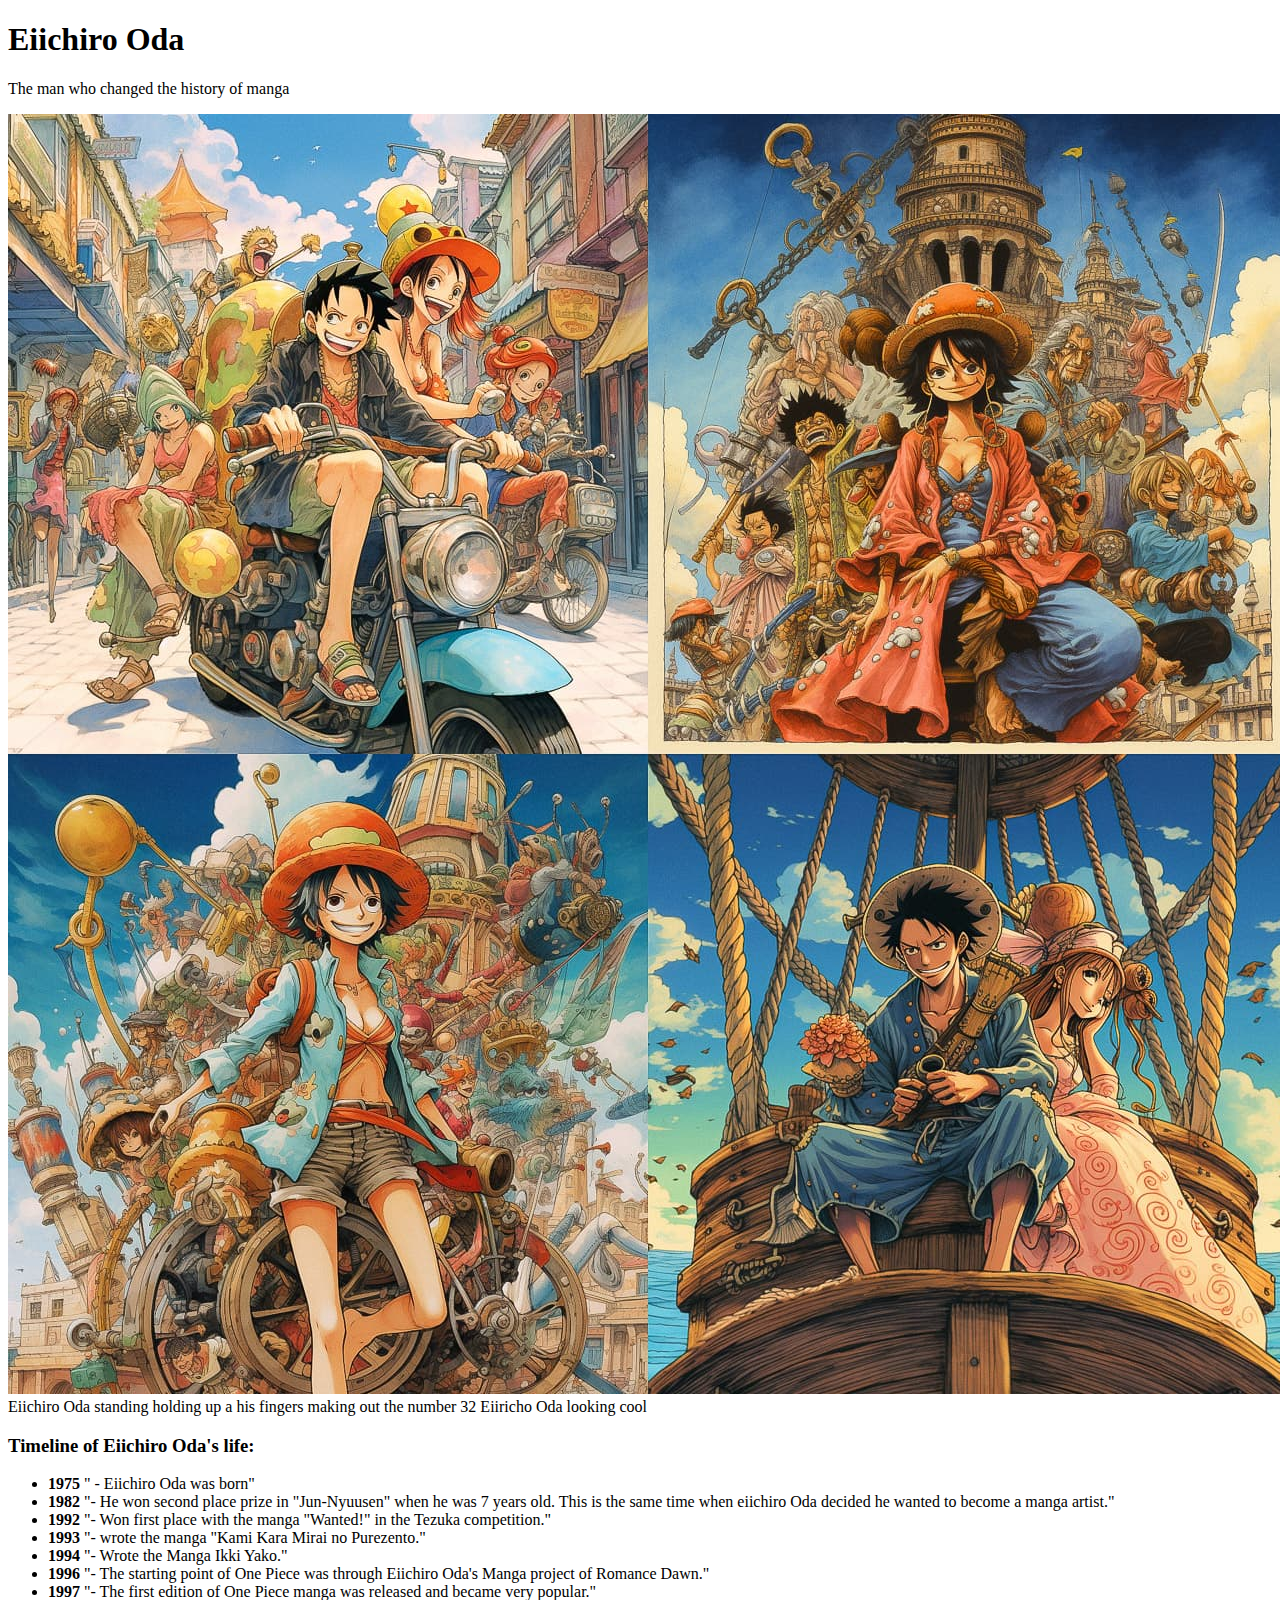
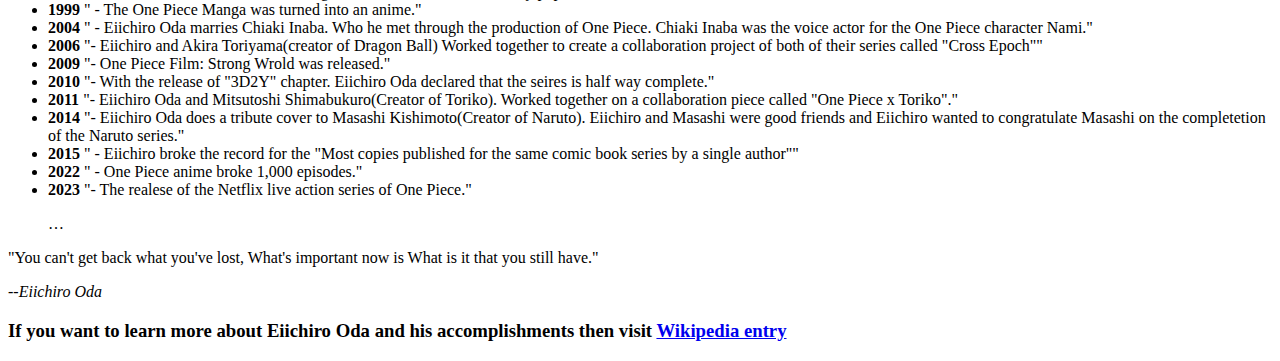
==== tribute-page.html @ 422d9d65 "fix the error" ====
<!DOCTYPE html>
<html lang="en">
<head>
<meta charset="UTF-8">
<meta name="viewport" content="width=device-width, initial-scale=1.0">
<title>Document</title>
</head>
<body>
<main id="main">
<!-- heading part-->
<h1 id="title">Eiichiro Oda</h1>
<p>The man who changed the history of manga</p>

<div id="img-div">
<img src="access/image1.jpg" id="image">


<div id="img-caption">
    Eiichiro Oda standing holding up a his fingers making out the number 32
    Eiiricho Oda looking cool
</div>
</div>

<Section id="tribute-info">
<h3 id="headline">Timeline of Eiichiro Oda's life:</h3>

<ul>
    <li>
        <strong>1975</strong>
        " - Eiichiro Oda was born"
    </li>

    <li>
        <strong>1982</strong>
        "- He won second place prize in "Jun-Nyuusen" when he was 7 years old. This is the same time when eiichiro Oda decided he wanted to become a manga artist."
    </li>

    <li>
        <strong>1992</strong>
        "- Won first place with the manga "Wanted!" in the Tezuka competition."
    </li>

    <li>
        <strong>1993</strong>
        "- wrote the manga "Kami Kara Mirai no Purezento."
    </li>

    <li>
        <strong>1994</strong>
        "- Wrote the Manga Ikki Yako."
    </li>

    <li>
        <strong>1996</strong>
        "- The starting point of One Piece was through Eiichiro Oda's Manga project of Romance Dawn."
    </li>

    <li>
        <strong>1997</strong>
        "- The first edition of One Piece manga was released and became very popular."
    </li>

    <li>
        <strong>1999</strong>
        " - The One Piece Manga was turned into an anime."
    </li>

    <li>
        <strong>2004</strong>
        " - Eiichiro Oda marries Chiaki Inaba. Who he met through the production of One Piece. Chiaki Inaba was the voice actor for the One Piece character Nami."
    </li>

    <li>
        <strong>2006</strong>
        "- Eiichiro and Akira Toriyama(creator of Dragon Ball) Worked together to create a collaboration project of both of their series called "Cross Epoch""
    </li>

    <li>
        <strong>2009</strong>
        "- One Piece Film: Strong Wrold was released."
    </li>

    <li>
        <strong>2010</strong>
        "- With the release of "3D2Y" chapter. Eiichiro Oda declared that the seires is half way complete."
    </li>

    <li>
        <strong>2011</strong>
        "- Eiichiro Oda and Mitsutoshi Shimabukuro(Creator of Toriko). Worked together on a collaboration piece called "One Piece x Toriko"."
    </li>

    <li>
        <strong>2014</strong>
        "- Eiichiro Oda does a tribute cover to Masashi Kishimoto(Creator of Naruto). Eiichiro and Masashi were good friends and Eiichiro wanted to congratulate Masashi on the completetion of the Naruto series."
    </li>

    <li>
        <strong>2015</strong>
        " - Eiichiro broke the record for the "Most copies published for the same comic book series by a single author""
    </li>

    <li>
        <strong>2022</strong>
        " - One Piece anime broke 1,000 episodes."
    </li>

    <li>
        <strong>2023</strong>
        "- The realese of the Netflix live action series of One Piece."
    </li>

</ul>

<blockquote cite="https://forum.freecodecamp.org/t/tribute-page-build-a-tribute-page/637181">…</blockquote>
    <p>"You can't get back what you've lost, What's important now is What is it that you still have."</p>
    <cite>--Eiichiro Oda</cite>

    <h3>If you want to learn more about Eiichiro Oda and his accomplishments then visit
    <a href="https://en.wikipedia.org/wiki/Norman_Borlaug" id="tribute-link" target="_blank">Wikipedia entry</a>
    </h3>
</Section>
</main>

</body>
</html>
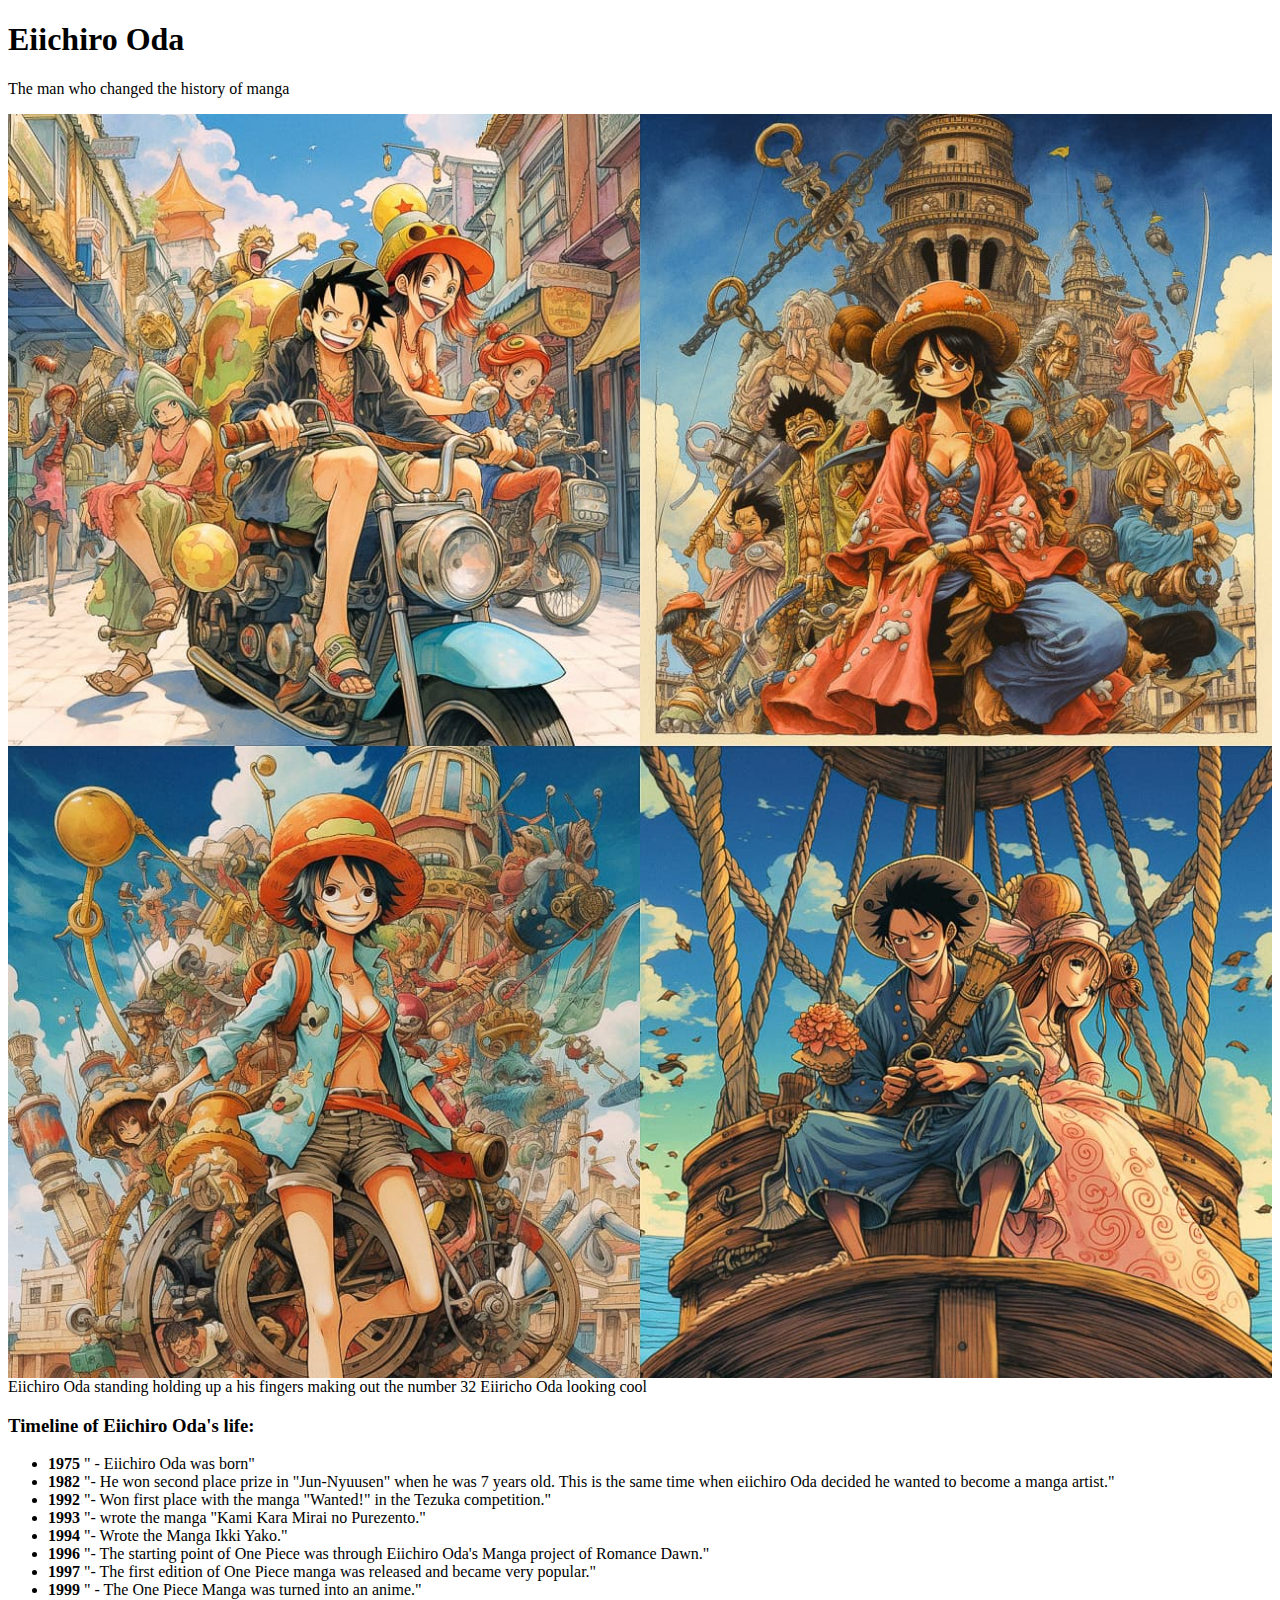
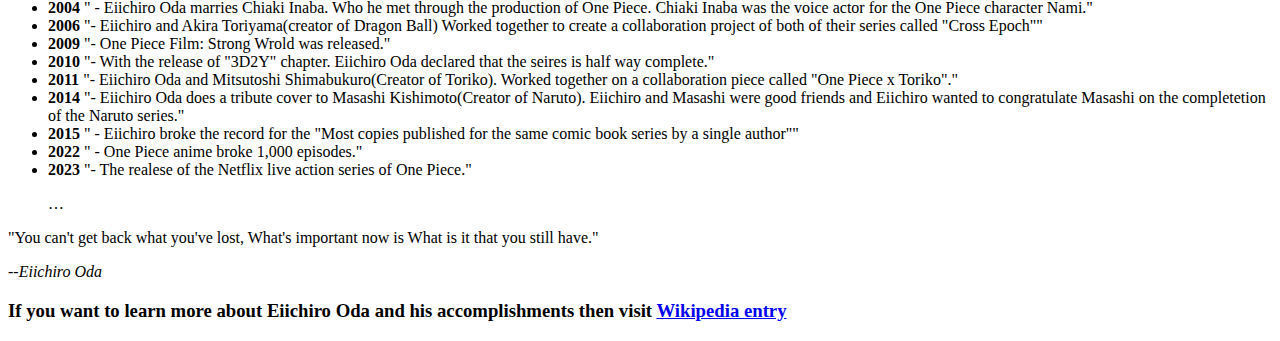
==== commit 9a41d61e: "added a css code" ====
--- a/tribute-page.html
+++ b/tribute-page.html
@@ -12,7 +12,7 @@
 <p>The man who changed the history of manga</p>
 
 <div id="img-div">
-<img src="access/image1.jpg" id="image">
+<img src="access/image1.jpg" id="image" style="display:block ;max-width:100%; margin: 0 auto;">
 
 
 <div id="img-caption">
@@ -117,7 +117,7 @@
     <cite>--Eiichiro Oda</cite>
 
     <h3>If you want to learn more about Eiichiro Oda and his accomplishments then visit
-    <a href="https://en.wikipedia.org/wiki/Norman_Borlaug" id="tribute-link" target="_blank">Wikipedia entry</a>
+    <a href="https://en.wikipedia.org/wiki/Norman_Borlaug" id="tribute-link" target="_blank" rel="noopener">Wikipedia entry</a>
     </h3>
 </Section>
 </main>
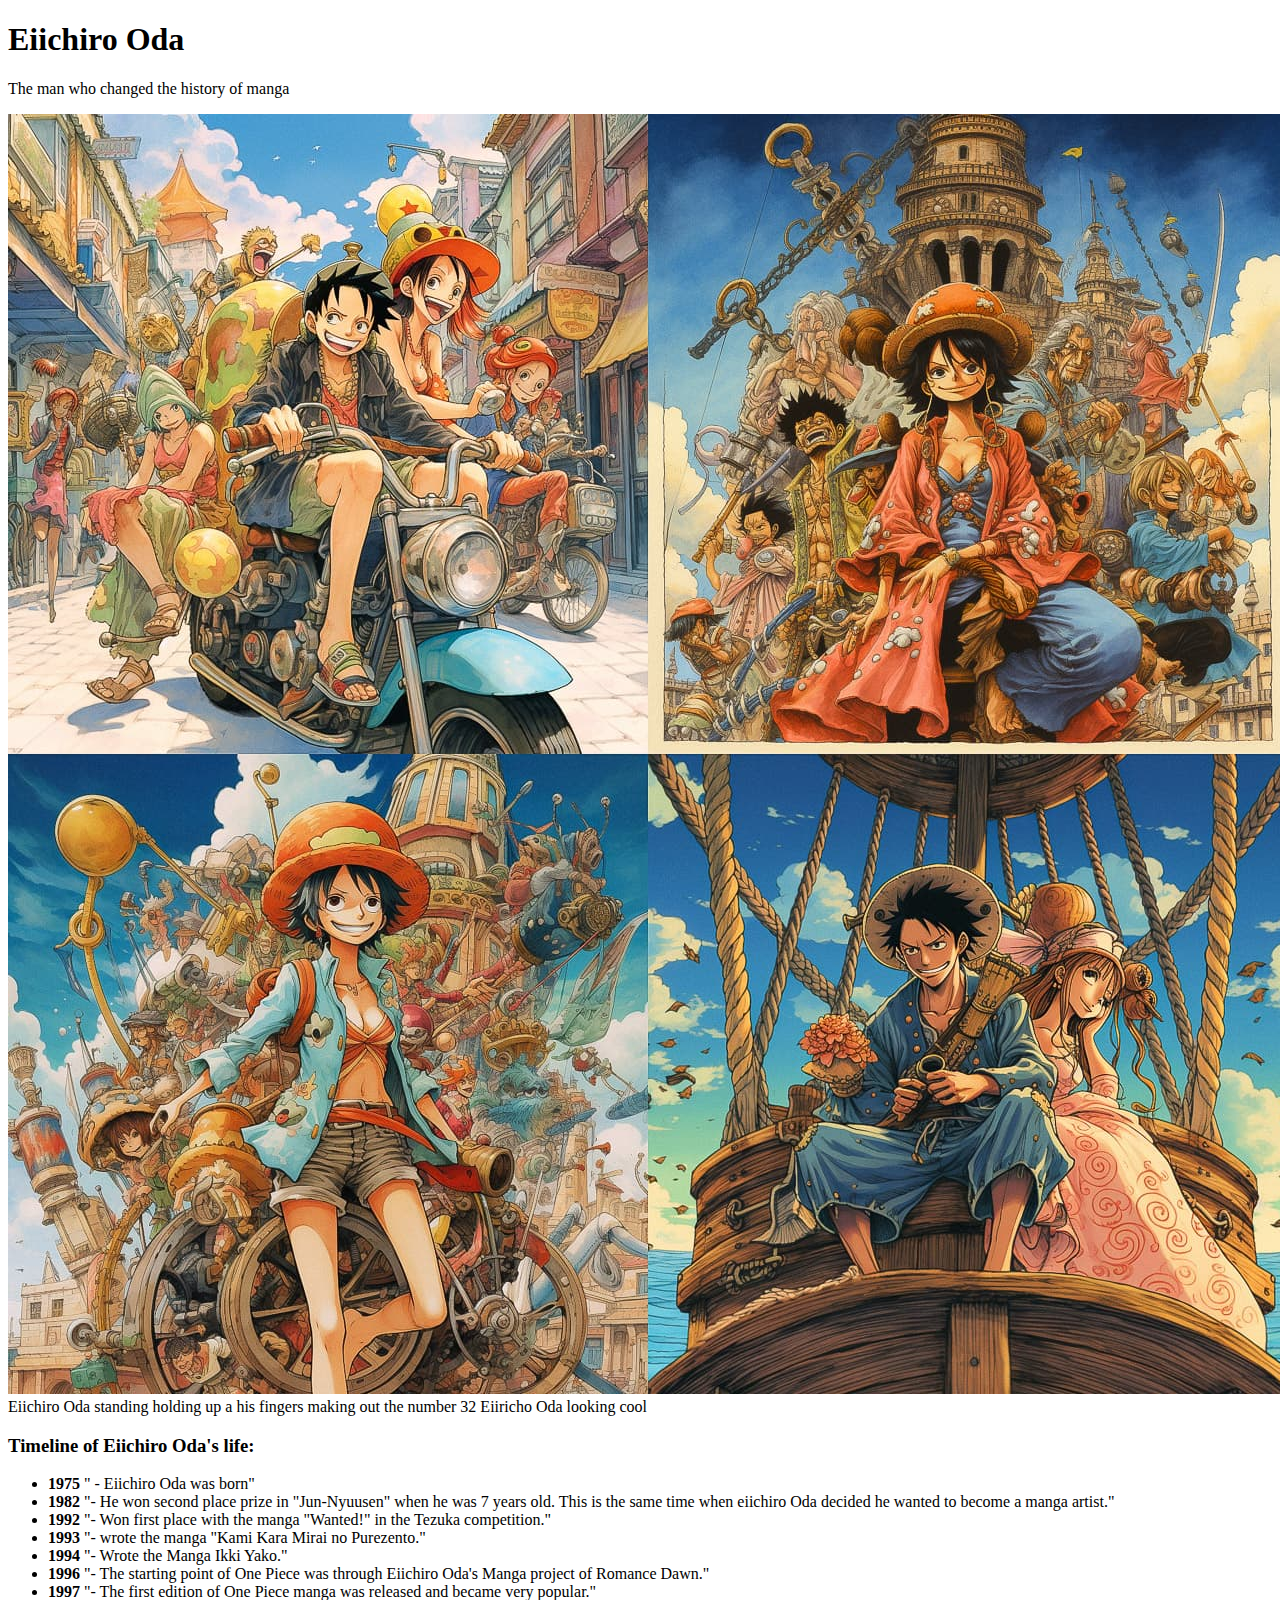
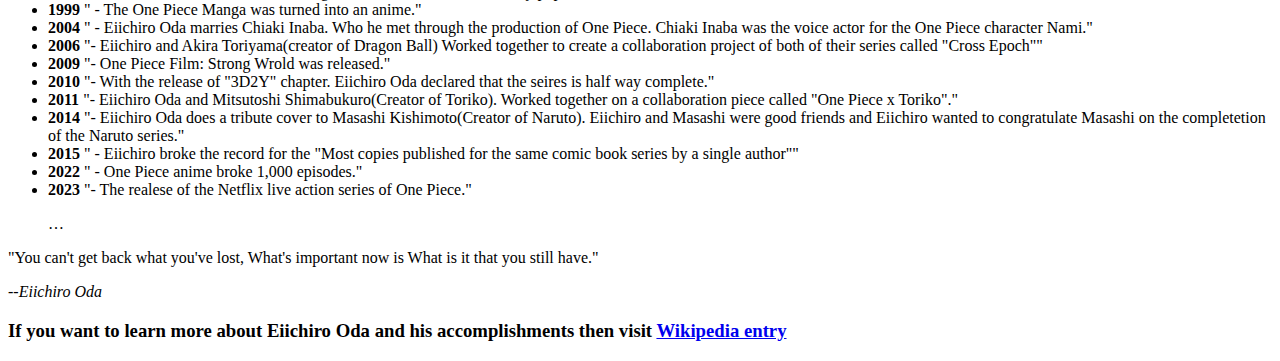
==== commit 31351621: "fix the error" ====
--- a/tribute-page.html
+++ b/tribute-page.html
@@ -12,7 +12,7 @@
 <p>The man who changed the history of manga</p>
 
 <div id="img-div">
-<img src="access/image1.jpg" id="image" style="display:block ;max-width:100%; margin: 0 auto;">
+<img src="access/image1.jpg" id="image">
 
 
 <div id="img-caption">
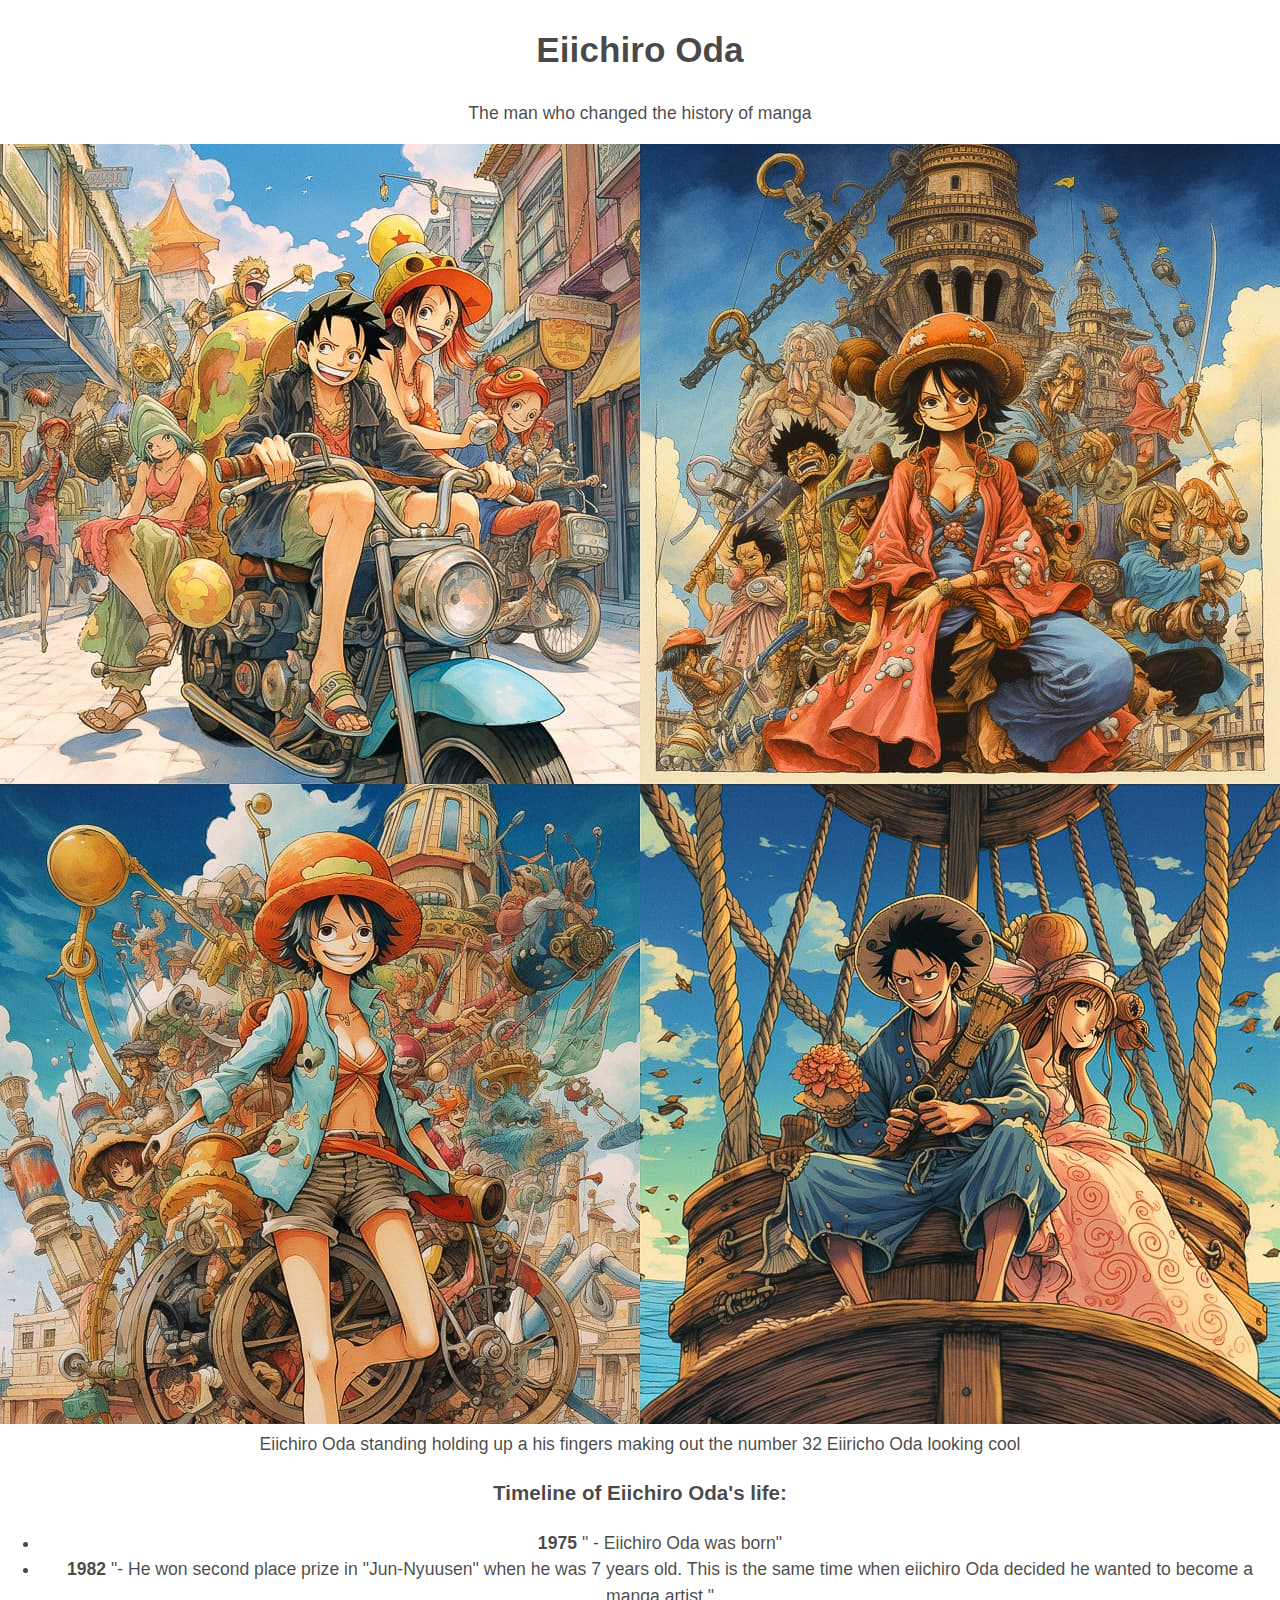
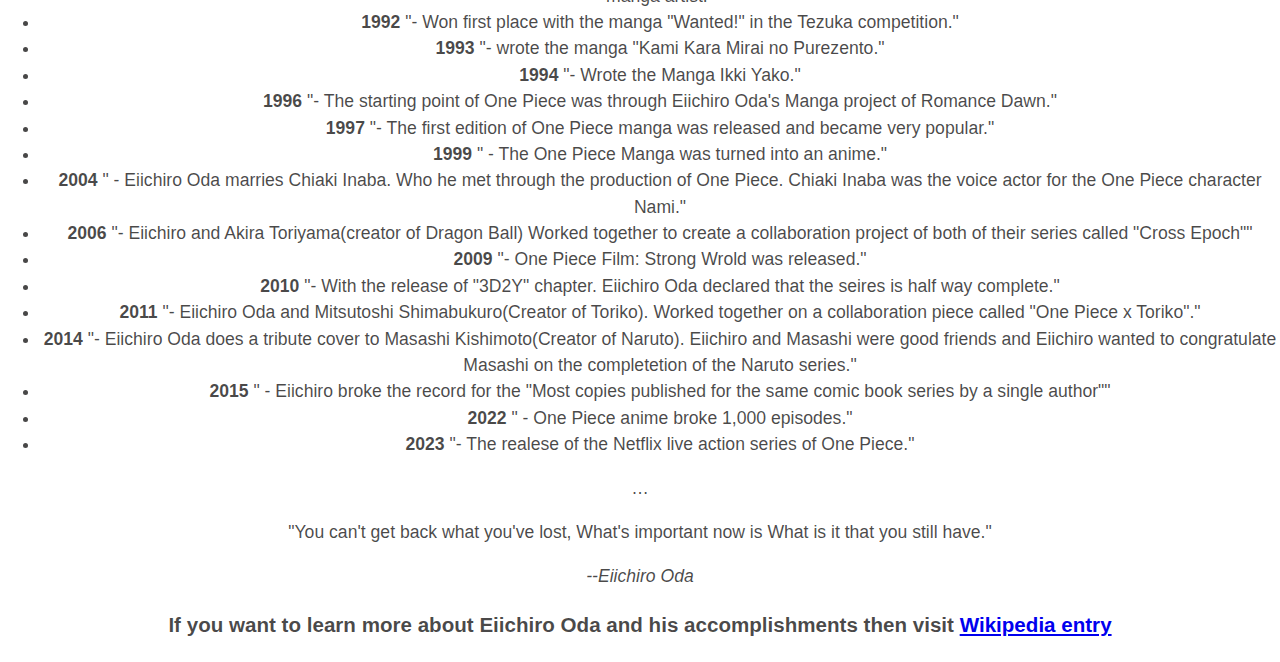
==== commit 51ffd9ec: "added a css code to body tag" ====
--- a/tribute-page.html
+++ b/tribute-page.html
@@ -3,6 +3,8 @@
 <head>
 <meta charset="UTF-8">
 <meta name="viewport" content="width=device-width, initial-scale=1.0">
+
+<link rel="stylesheet" href="index.css">
 <title>Document</title>
 </head>
 <body>
--- a/index.css
+++ b/index.css
@@ -0,0 +1,14 @@
+. {
+  padding: 0;
+  margin: 0;
+  box-sizing: border-box;
+}
+
+body {
+  font-family: -apple-system, BlinkMacSystemFont, 'Segoe UI', 'Roboto','Helvetica Neue', Arial, sans-serif;
+  font-size: 1.1rem;
+  line-height: 1.5;
+  text-align: center;
+  color: #040303ba;
+  margin: 0;
+}
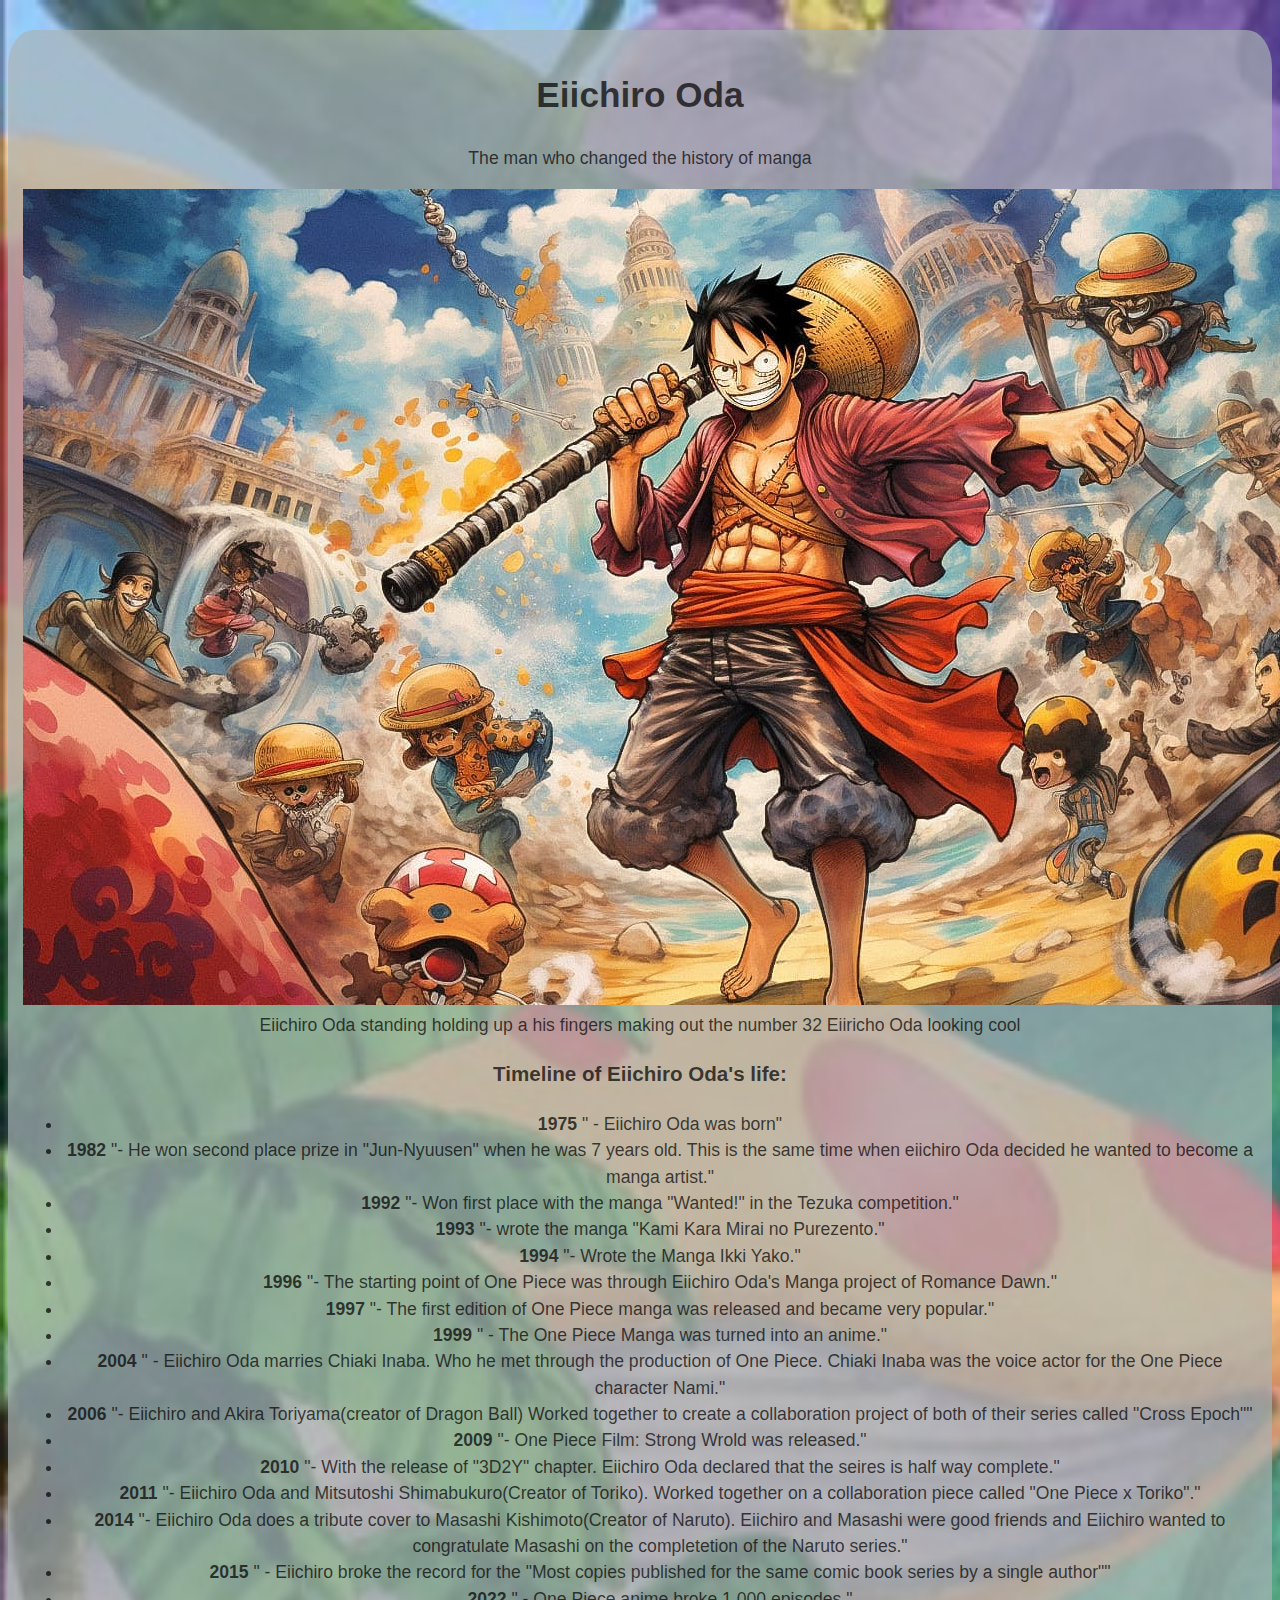
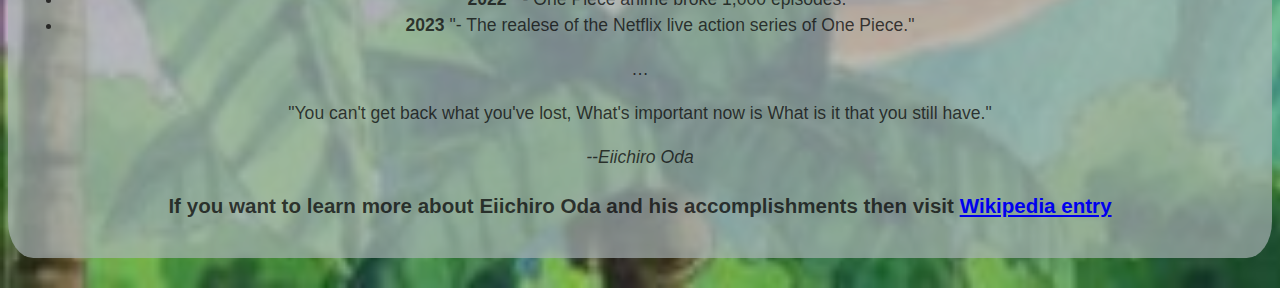
==== commit 26bbaf9e: "add other css code to body" ====
--- a/tribute-page.html
+++ b/tribute-page.html
@@ -14,7 +14,7 @@
 <p>The man who changed the history of manga</p>
 
 <div id="img-div">
-<img src="access/image1.jpg" id="image">
+<img src="access/image3.jpg" id="image">
 
 
 <div id="img-caption">
--- a/index.css
+++ b/index.css
@@ -5,10 +5,20 @@
 }
 
 body {
-  font-family: -apple-system, BlinkMacSystemFont, 'Segoe UI', 'Roboto','Helvetica Neue', Arial, sans-serif;
+  background-image: url(access/image5.jpg);
+  font-family: -apple-system, BlinkMacSystemFont, 'Segoe UI', 'Roboto', 'Helvetica Neue', Arial, sans-serif;
   font-size: 1.1rem;
   line-height: 1.5;
   text-align: center;
   color: #040303ba;
   margin: 0;
+  background-repeat: no-repeat;
+  background-size: cover;
 }
+
+main {
+  margin: 30px 8px;
+  padding: 15px;
+  border-radius: 2%;
+  background: #a9b3b4af;  
+}
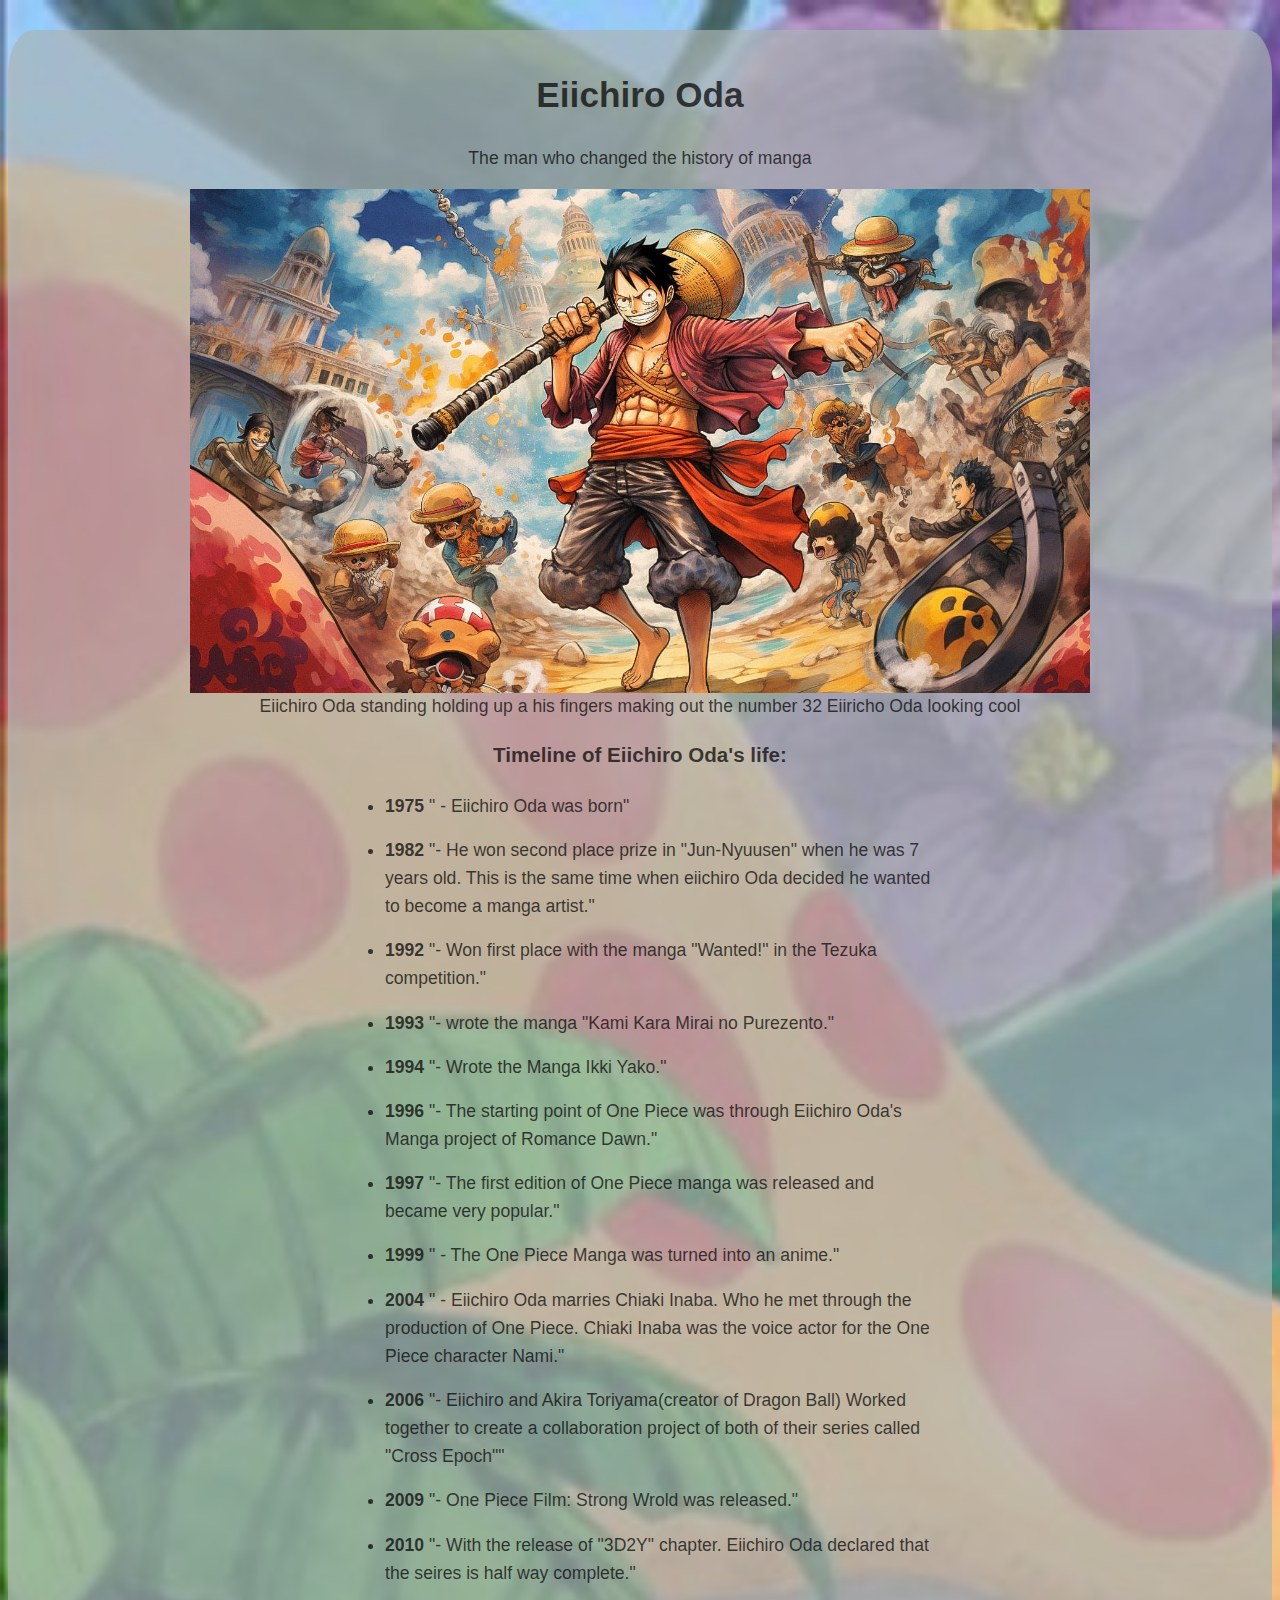
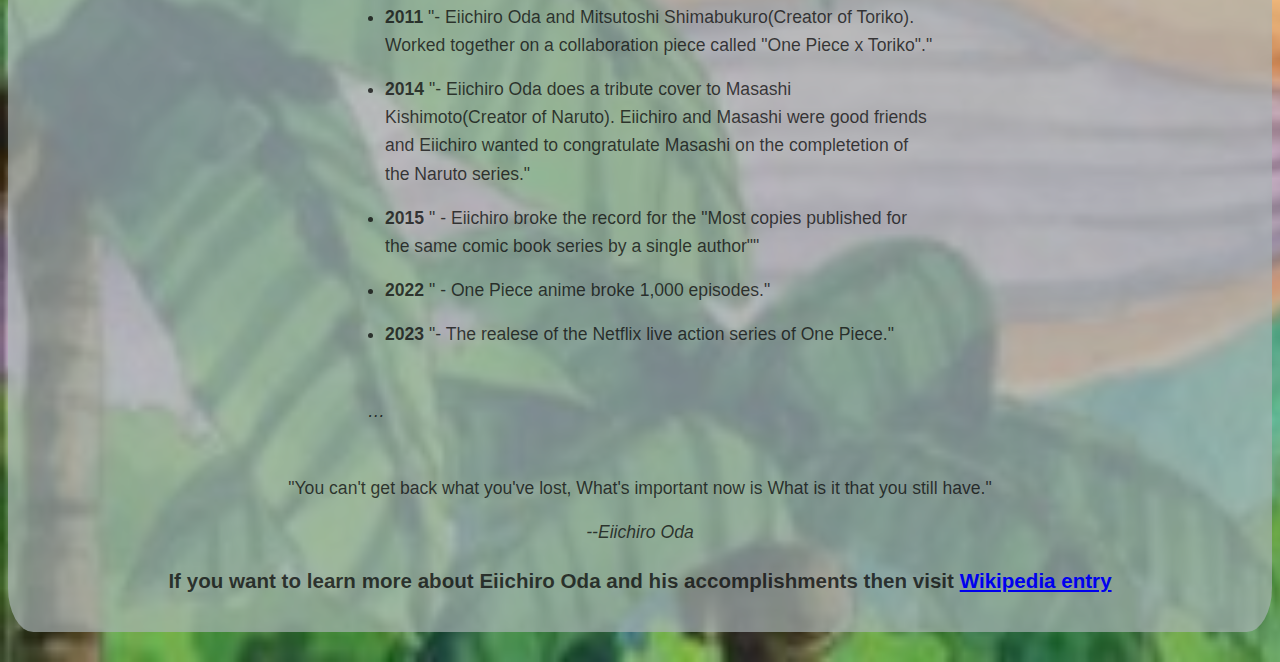
==== commit 3a438393: "i clean my html file" ====
--- a/tribute-page.html
+++ b/tribute-page.html
@@ -1,128 +1,131 @@
 <!DOCTYPE html>
 <html lang="en">
 <head>
-<meta charset="UTF-8">
-<meta name="viewport" content="width=device-width, initial-scale=1.0">
-
-<link rel="stylesheet" href="index.css">
-<title>Document</title>
+    <meta charset="UTF-8">
+    <meta name="viewport" content="width=device-width, initial-scale=1.0">
+    <link rel="stylesheet" href="index.css">
+    <title>Document</title>
 </head>
 <body>
-<main id="main">
-<!-- heading part-->
-<h1 id="title">Eiichiro Oda</h1>
-<p>The man who changed the history of manga</p>
+    <main id="main">
+        <!-- heading part-->
+        <h1 id="title">
+            Eiichiro Oda
+        </h1>
+        <p>
+            The man who changed the history of manga
+        </p>
+        <div id="img-div">
+            <img src="access/image3.jpg" id="image">
+            <div id="img-caption">
+                Eiichiro Oda standing holding up a his fingers making out the number 32
+                Eiiricho Oda looking cool
+            </div>
+        </div>
+        <Section id="tribute-info">
+            <h3 id="headline">Timeline of Eiichiro Oda's life:</h3>
+            <ul>
+                <li>
+                    <strong>1975</strong>
+                    " - Eiichiro Oda was born"
+                </li>
 
-<div id="img-div">
-<img src="access/image3.jpg" id="image">
+                <li>
+                    <strong>1982</strong>
+                    "- He won second place prize in "Jun-Nyuusen" when he was 7 years old. This is the same time when eiichiro Oda decided he wanted to become a manga artist."
+                </li>
 
+                <li>
+                    <strong>1992</strong>
+                    "- Won first place with the manga "Wanted!" in the Tezuka competition."
+                </li>
 
-<div id="img-caption">
-    Eiichiro Oda standing holding up a his fingers making out the number 32
-    Eiiricho Oda looking cool
-</div>
-</div>
+                <li>
+                    <strong>1993</strong>
+                    "- wrote the manga "Kami Kara Mirai no Purezento."
+                </li>
 
-<Section id="tribute-info">
-<h3 id="headline">Timeline of Eiichiro Oda's life:</h3>
+                <li>
+                    <strong>1994</strong>
+                    "- Wrote the Manga Ikki Yako."
+                </li>
 
-<ul>
-    <li>
-        <strong>1975</strong>
-        " - Eiichiro Oda was born"
-    </li>
+                <li>
+                    <strong>1996</strong>
+                    "- The starting point of One Piece was through Eiichiro Oda's Manga project of Romance Dawn."
+                </li>
 
-    <li>
-        <strong>1982</strong>
-        "- He won second place prize in "Jun-Nyuusen" when he was 7 years old. This is the same time when eiichiro Oda decided he wanted to become a manga artist."
-    </li>
+                <li>
+                    <strong>1997</strong>
+                    "- The first edition of One Piece manga was released and became very popular."
+                </li>
 
-    <li>
-        <strong>1992</strong>
-        "- Won first place with the manga "Wanted!" in the Tezuka competition."
-    </li>
+                <li>
+                    <strong>1999</strong>
+                    " - The One Piece Manga was turned into an anime."
+                </li>
 
-    <li>
-        <strong>1993</strong>
-        "- wrote the manga "Kami Kara Mirai no Purezento."
-    </li>
+                <li>
+                    <strong>2004</strong>
+                    " - Eiichiro Oda marries Chiaki Inaba. Who he met through the production of One Piece. Chiaki Inaba was the voice actor for the One Piece character Nami."
+                </li>
 
-    <li>
-        <strong>1994</strong>
-        "- Wrote the Manga Ikki Yako."
-    </li>
+                <li>
+                    <strong>2006</strong>
+                    "- Eiichiro and Akira Toriyama(creator of Dragon Ball) Worked together to create a collaboration project of both of their series called "Cross Epoch""
+                </li>
 
-    <li>
-        <strong>1996</strong>
-        "- The starting point of One Piece was through Eiichiro Oda's Manga project of Romance Dawn."
-    </li>
+                <li>
+                    <strong>2009</strong>
+                    "- One Piece Film: Strong Wrold was released."
+                </li>
 
-    <li>
-        <strong>1997</strong>
-        "- The first edition of One Piece manga was released and became very popular."
-    </li>
+                <li>
+                    <strong>2010</strong>
+                    "- With the release of "3D2Y" chapter. Eiichiro Oda declared that the seires is half way complete."
+                </li>
 
-    <li>
-        <strong>1999</strong>
-        " - The One Piece Manga was turned into an anime."
-    </li>
+                <li>
+                    <strong>2011</strong>
+                    "- Eiichiro Oda and Mitsutoshi Shimabukuro(Creator of Toriko). Worked together on a collaboration piece called "One Piece x Toriko"."
+                </li>
 
-    <li>
-        <strong>2004</strong>
-        " - Eiichiro Oda marries Chiaki Inaba. Who he met through the production of One Piece. Chiaki Inaba was the voice actor for the One Piece character Nami."
-    </li>
+                <li>
+                    <strong>2014</strong>
+                    "- Eiichiro Oda does a tribute cover to Masashi Kishimoto(Creator of Naruto). Eiichiro and Masashi were good friends and Eiichiro wanted to congratulate Masashi on the completetion of the Naruto series."
+                </li>
 
-    <li>
-        <strong>2006</strong>
-        "- Eiichiro and Akira Toriyama(creator of Dragon Ball) Worked together to create a collaboration project of both of their series called "Cross Epoch""
-    </li>
+                <li>
+                    <strong>2015</strong>
+                    " - Eiichiro broke the record for the "Most copies published for the same comic book series by a single author""
+                </li>
 
-    <li>
-        <strong>2009</strong>
-        "- One Piece Film: Strong Wrold was released."
-    </li>
+                <li>
+                    <strong>2022</strong>
+                    " - One Piece anime broke 1,000 episodes."
+                </li>
 
-    <li>
-        <strong>2010</strong>
-        "- With the release of "3D2Y" chapter. Eiichiro Oda declared that the seires is half way complete."
-    </li>
+                <li>
+                    <strong>2023</strong>
+                    "- The realese of the Netflix live action series of One Piece."
+                </li>
 
-    <li>
-        <strong>2011</strong>
-        "- Eiichiro Oda and Mitsutoshi Shimabukuro(Creator of Toriko). Worked together on a collaboration piece called "One Piece x Toriko"."
-    </li>
+            </ul>
+            <blockquote cite="https://forum.freecodecamp.org/t/tribute-page-build-a-tribute-page/637181">
+                …
+            </blockquote>
+            <p>
+                "You can't get back what you've lost, What's important now is What is it that you still have."
 
-    <li>
-        <strong>2014</strong>
-        "- Eiichiro Oda does a tribute cover to Masashi Kishimoto(Creator of Naruto). Eiichiro and Masashi were good friends and Eiichiro wanted to congratulate Masashi on the completetion of the Naruto series."
-    </li>
-
-    <li>
-        <strong>2015</strong>
-        " - Eiichiro broke the record for the "Most copies published for the same comic book series by a single author""
-    </li>
-
-    <li>
-        <strong>2022</strong>
-        " - One Piece anime broke 1,000 episodes."
-    </li>
-
-    <li>
-        <strong>2023</strong>
-        "- The realese of the Netflix live action series of One Piece."
-    </li>
-
-</ul>
-
-<blockquote cite="https://forum.freecodecamp.org/t/tribute-page-build-a-tribute-page/637181">…</blockquote>
-    <p>"You can't get back what you've lost, What's important now is What is it that you still have."</p>
-    <cite>--Eiichiro Oda</cite>
-
-    <h3>If you want to learn more about Eiichiro Oda and his accomplishments then visit
-    <a href="https://en.wikipedia.org/wiki/Norman_Borlaug" id="tribute-link" target="_blank" rel="noopener">Wikipedia entry</a>
-    </h3>
-</Section>
-</main>
-
+            </p>
+            <cite>
+                --Eiichiro Oda
+            </cite>
+            <h3>
+                If you want to learn more about Eiichiro Oda and his accomplishments then visit
+                <a href="https://en.wikipedia.org/wiki/Norman_Borlaug" id="tribute-link" target="_blank" rel="noopener">Wikipedia entry</a>
+            </h3>
+        </Section>
+    </main>
 </body>
 </html>--- a/index.css
+++ b/index.css
@@ -20,5 +20,31 @@
   margin: 30px 8px;
   padding: 15px;
   border-radius: 2%;
-  background: #a9b3b4af;  
+  background: #a9b3b4af;
 }
+
+img {
+  max-width: 100%;
+  width: 900px;
+  display: block;
+  height: auto;
+  margin: 0 auto;
+}
+
+ul {
+  max-width: 550px;
+  margin: 0 auto 50px auto;
+  text-align: left;
+  line-height: 1.6;
+}
+
+li {
+  margin: 16px 0;
+}
+
+blockquote {
+  font-style: italic;
+  max-width: 545px;
+  margin: 0 auto 50px auto;
+  text-align: left;
+}
